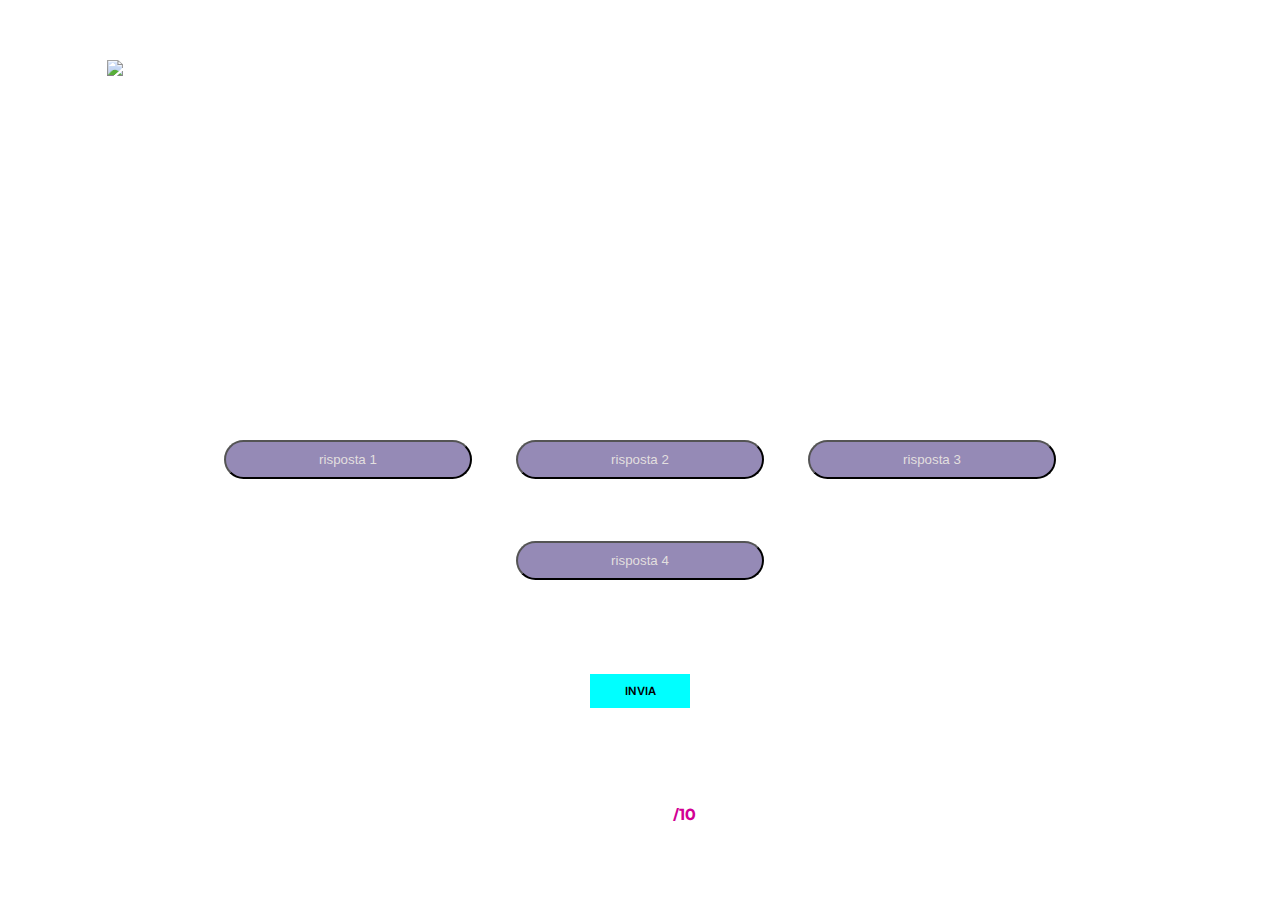
==== Benchmark.html @ 10ac01b8 "changes by tony" ====
<!doctype html>
<html lang="it">
  <head>
    <meta charset="UTF-8" />
    <meta name="viewport" content="width=device-width, initial-scale=1.0" />
    <title>Benchmark</title>
    <link rel="stylesheet" href="./assets/css/reset.css" />
    <link rel="preconnect" href="https://fonts.googleapis.com" />
    <link rel="preconnect" href="https://fonts.gstatic.com" crossorigin />
    <link
      href="https://fonts.googleapis.com/css2?family=Inter:ital,opsz,wght@0,14..32,100..900;1,14..32,100..900&family=Roboto:ital,wght@0,100;0,300;0,400;0,500;0,700;0,900;1,100;1,300;1,400;1,500;1,700;1,900&display=swap"
      rel="stylesheet"
    />
    <link rel="preconnect" href="https://fonts.googleapis.com" />
    <link rel="preconnect" href="https://fonts.gstatic.com" crossorigin />
    <link href="https://fonts.googleapis.com/css2?family=Outfit:wght@100..900&display=swap" rel="stylesheet" />
    <link rel="stylesheet" href="./assets/css/General.css" />
    <link rel="stylesheet" href="./assets/css/Benchmark.css" />
  </head>
  <body>
    ciao ciao
    <header>
      <img src="./assets/img/epicode_logo.png" alt="epicode_logo" class="logo" />
    </header>
    <div class="page-block">
      <main>
        <h1>How can i create a <span class="title">checkbox in HTML</span>?</h1>
        <div class="btnContainer">
          <input type="button" value="risposta 1" class="choiceBtn" />
          <input type="button" value="risposta 2" class="choiceBtn" />
          <input type="button" value="risposta 3" class="choiceBtn" />
          <input type="button" value="risposta 4" class="choiceBtn" />
        </div>
      </main>
      <footer>
        <a href="./Results.html"><button class="sendBtn">INVIA</button></a>
        <p>QUESTION 1<span class="purple">/10</span></p>
        <script src="./js/Benchmark.js"></script>
      </footer>
    </div>
  </body>
</html>
---- assets/css/General.css ----
/* GENERAL */

* {
  box-sizing: border-box;
}

/* BODY */

body {
  background-image: url(../images/bg.jpg);
  background-size: cover;
  margin-inline: 5rem;
  background-repeat: no-repeat;
}

/* LOGO DA SISTEMARE */

.logo {
  width: 170px;
  margin-top: 3rem;
  margin-left: 1.7rem;
  margin-bottom: 2rem;
}

/* SPAN */

span {
  font-weight: 900;
  font-size: 60px;
}

/* PAGE BLOCK STRUCTURE */

.page-block {
  padding: 4rem 4rem 4rem 4rem;
  font-family: "Outfit", sans-serif;
  font-optical-sizing: auto;
  font-weight: lighter;
  font-style: normal;
  color: white;
  /* text-align: center; */
}

button {
  font-family: "Inter", sans-serif;
  font-optical-sizing: auto;
  font-weight: 600;
  font-style: normal;
  font-size: 20px;
  width: 30%;
  line-height: 55px;
  border: none;
  cursor: pointer;
}

/* - Bottone iniziale in welcome e finale di submit :*/
.blueBtn {
  color: #0b113b;
  background-color: #00ffff;
  margin-bottom: 20px;
}

.blueBtn:hover {
  -webkit-box-shadow: 0px 0px 20px 0px rgba(0, 255, 255, 0.73);
  -moz-box-shadow: 0px 0px 20px 0px rgba(0, 255, 255, 0.73);
  box-shadow: 0px 0px 20px 0px rgba(0, 255, 255, 0.73);
  transform: scale(1.1);
}

.sendBtn {
  font-size: 0.7rem;
  width: 10%;
  line-height: 2rem;
  color: #0b113b;
  background-color: #00ffff;
}

/*
- Bottone delle 4 risposte:  */

.choiceBtn {
  width: 25%;

  background: rgba(39, 17, 106, 0.489);
  border-radius: 30px;
  position: relative;
  text-align: center;
  padding: 2px;
  box-sizing: border-box;
  margin-inline: 20px;
  color: rgb(226, 223, 223);
  padding-top: 10px;
  padding-bottom: 10px;
  margin-bottom: 30px;
}

.choiceBtn::before {
  border-radius: 30px;
  content: "";
  background-image: linear-gradient(to bottom, #ffffff90 5%, #2f376d3e 85%);
  top: -3px;
  left: -3px;
  bottom: -3px;
  right: -3px;
  position: absolute;
  z-index: -1;
}

.choiceBtn:hover {
  background: linear-gradient(to bottom, #c7008f 30%, #8f007a 70%);
  transform: scale(1.1);
}

.rateUsBtn {
  border-color: white;
  color: white;
  background-color: transparent;
  line-height: 50px;
  width: 150px;
  font-family: "Inter", sans-serif;
  font-optical-sizing: auto;
  font-weight: 600;
  font-style: normal;
  box-shadow: 0px 0px 39px -6px #00ffff(0, 0, 0, 0.75);
}
---- assets/css/Benchmark.css ----
* {
  box-sizing: border-box;
  color: white;
}

body {
  font-family: "inter";
  font-optical-sizing: auto;
  font-weight: lighter;
  font-style: normal;
  color: white;
  background-image: url(../img/bg.jpg);
  background-size: cover;
  background-repeat: no-repeat;
  margin-inline: 5rem;
}

header {
  margin-inline: auto;
}

.logo {
  width: 10%;
  margin-bottom: 4rem;
  margin-top: 2rem;
}

main {
  line-height: 1.5;
  text-align: center;
  margin-top: 4rem;
}

h1 {
  font-family: "Outfit";
  font-size: 60px;
  margin-bottom: 1rem;
  line-height: 1;
}

.title {
  font-size: 60px;
  padding: 10px;
  font-weight: 700;
}

div .choiceBtn {
  margin-top: 2rem;
}

/* .choiceBtn {
        width: 25%;
        background: rgba(39, 17, 106, 0.489);
        border-radius: 30px;
        position: relative;
        text-align: center;
        box-sizing: border-box;
        margin-inline: 20px;
        color: rgb(226, 223, 223);
        padding-top: 1rem;
        padding-bottom: 1rem;
}

.choiceBtn::before {
        border-radius: 30px;
        content: "";
        background-image: linear-gradient(to bottom, #ffffff90 5%, #2f376d3e 85%);
        top: -3px;
        left: -3px;
        bottom: -3px;
        right: -3px;
        position: absolute;
        z-index: -1;
}

.choiceBtn:hover {
        background: linear-gradient(to bottom, #c7008f 30%, #8f007a 70%);
        transform: scale(1.1);
} */

.purple {
  color: #d20094;
  font-weight: bold;
  font-size: 16px;
  margin-top: 2.5rem;
}

.sendBtn {
  color: black;
  margin-bottom: 2rem;
}

footer {
  margin-top: 4rem;
  text-align: center;
}

footer p {
  text-align: center;
  margin-top: 4rem;
}
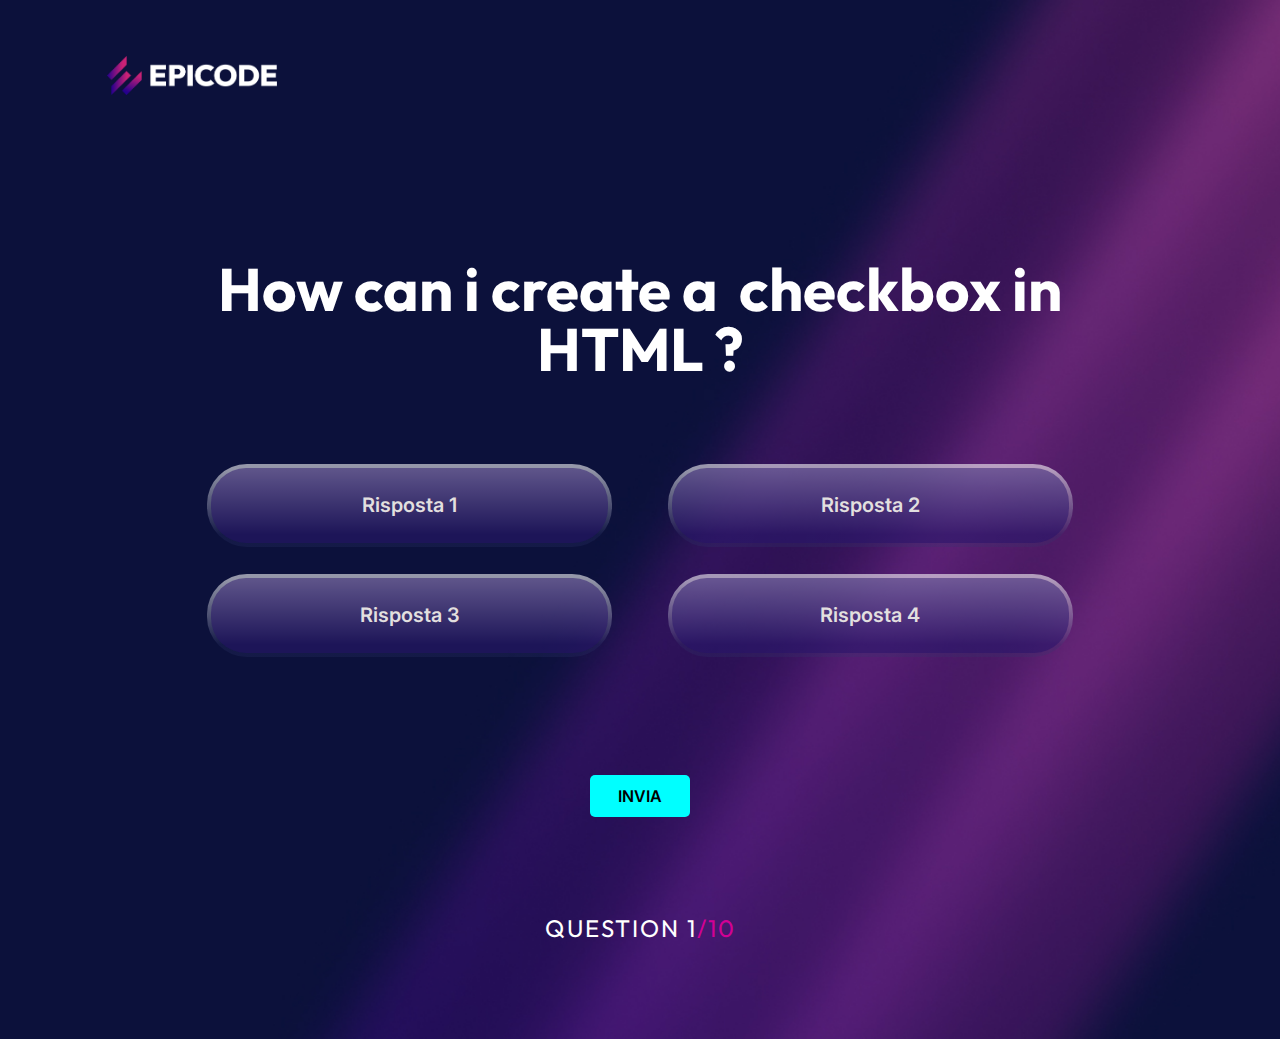
==== commit 39845dbc: "stile aggiornato" ====
--- a/Benchmark.html
+++ b/Benchmark.html
@@ -1,4 +1,4 @@
-<!doctype html>
+<!DOCTYPE html>
 <html lang="it">
   <head>
     <meta charset="UTF-8" />
@@ -13,27 +13,44 @@
     />
     <link rel="preconnect" href="https://fonts.googleapis.com" />
     <link rel="preconnect" href="https://fonts.gstatic.com" crossorigin />
-    <link href="https://fonts.googleapis.com/css2?family=Outfit:wght@100..900&display=swap" rel="stylesheet" />
+    <link
+      href="https://fonts.googleapis.com/css2?family=Outfit:wght@100..900&display=swap"
+      rel="stylesheet"
+    />
     <link rel="stylesheet" href="./assets/css/General.css" />
     <link rel="stylesheet" href="./assets/css/Benchmark.css" />
   </head>
   <body>
-    ciao ciao
     <header>
-      <img src="./assets/img/epicode_logo.png" alt="epicode_logo" class="logo" />
+      <img
+        src="./assets/images/epicode_logo.png"
+        alt="epicode_logo"
+        class="logo"
+      />
     </header>
     <div class="page-block">
       <main>
         <h1>How can i create a <span class="title">checkbox in HTML</span>?</h1>
         <div class="btnContainer">
-          <input type="button" value="risposta 1" class="choiceBtn" />
+          <div>
+            <button class="choiceBtn">Risposta 1</button>
+            <button class="choiceBtn">Risposta 2</button>
+          </div>
+          <div>
+            <button class="choiceBtn">Risposta 3</button>
+            <button class="choiceBtn">Risposta 4</button>
+          </div>
+
+          <!--           <input type="button" value="risposta 1" class="choiceBtn" />
           <input type="button" value="risposta 2" class="choiceBtn" />
           <input type="button" value="risposta 3" class="choiceBtn" />
-          <input type="button" value="risposta 4" class="choiceBtn" />
+          <input type="button" value="risposta 4" class="choiceBtn" /> -->
         </div>
       </main>
       <footer>
-        <a href="./Results.html"><button class="sendBtn">INVIA</button></a>
+        <a href="./Results.html"
+          ><button class="sendBtn blueBtn">INVIA</button></a
+        >
         <p>QUESTION 1<span class="purple">/10</span></p>
         <script src="./js/Benchmark.js"></script>
       </footer>
--- a/assets/css/General.css
+++ b/assets/css/General.css
@@ -68,40 +68,41 @@
 }
 
 .sendBtn {
-  font-size: 0.7rem;
+  font-size: 1rem;
   width: 10%;
-  line-height: 2rem;
+  line-height: 2.5rem;
   color: #0b113b;
   background-color: #00ffff;
+  border-radius: 5px;
 }
 
 /*
 - Bottone delle 4 risposte:  */
 
 .choiceBtn {
-  width: 25%;
-
+  width: 40%;
   background: rgba(39, 17, 106, 0.489);
-  border-radius: 30px;
+  border-radius: 35px;
   position: relative;
   text-align: center;
   padding: 2px;
   box-sizing: border-box;
-  margin-inline: 20px;
+  margin-inline: 30px;
   color: rgb(226, 223, 223);
   padding-top: 10px;
   padding-bottom: 10px;
-  margin-bottom: 30px;
+  margin-bottom: 10px;
+  margin-top: 25px;
 }
 
 .choiceBtn::before {
-  border-radius: 30px;
+  border-radius: 40px;
   content: "";
   background-image: linear-gradient(to bottom, #ffffff90 5%, #2f376d3e 85%);
-  top: -3px;
-  left: -3px;
-  bottom: -3px;
-  right: -3px;
+  top: -4px;
+  left: -4px;
+  bottom: -4px;
+  right: -4px;
   position: absolute;
   z-index: -1;
 }
--- a/assets/css/Benchmark.css
+++ b/assets/css/Benchmark.css
@@ -3,27 +3,27 @@
   color: white;
 }
 
-body {
+/* body {
   font-family: "inter";
   font-optical-sizing: auto;
   font-weight: lighter;
   font-style: normal;
   color: white;
-  background-image: url(../img/bg.jpg);
+  background-image: url(../images/bg.jpg);
   background-size: cover;
   background-repeat: no-repeat;
   margin-inline: 5rem;
-}
+} */
 
 header {
   margin-inline: auto;
 }
 
-.logo {
+/* .logo {
   width: 10%;
   margin-bottom: 4rem;
   margin-top: 2rem;
-}
+} */
 
 main {
   line-height: 1.5;
@@ -34,7 +34,7 @@
 h1 {
   font-family: "Outfit";
   font-size: 60px;
-  margin-bottom: 1rem;
+  margin-bottom: 4rem;
   line-height: 1;
 }
 
@@ -42,10 +42,6 @@
   font-size: 60px;
   padding: 10px;
   font-weight: 700;
-}
-
-div .choiceBtn {
-  margin-top: 2rem;
 }
 
 /* .choiceBtn {
@@ -81,8 +77,10 @@
 .purple {
   color: #d20094;
   font-weight: bold;
-  font-size: 16px;
+  font-size: 1.5rem;
   margin-top: 2.5rem;
+  font-weight: 400;
+  letter-spacing: 2px;
 }
 
 .sendBtn {
@@ -91,11 +89,14 @@
 }
 
 footer {
-  margin-top: 4rem;
+  margin-top: 7rem;
   text-align: center;
 }
 
 footer p {
   text-align: center;
   margin-top: 4rem;
+  font-size: 1.5rem;
+  font-weight: 400;
+  letter-spacing: 2px;
 }
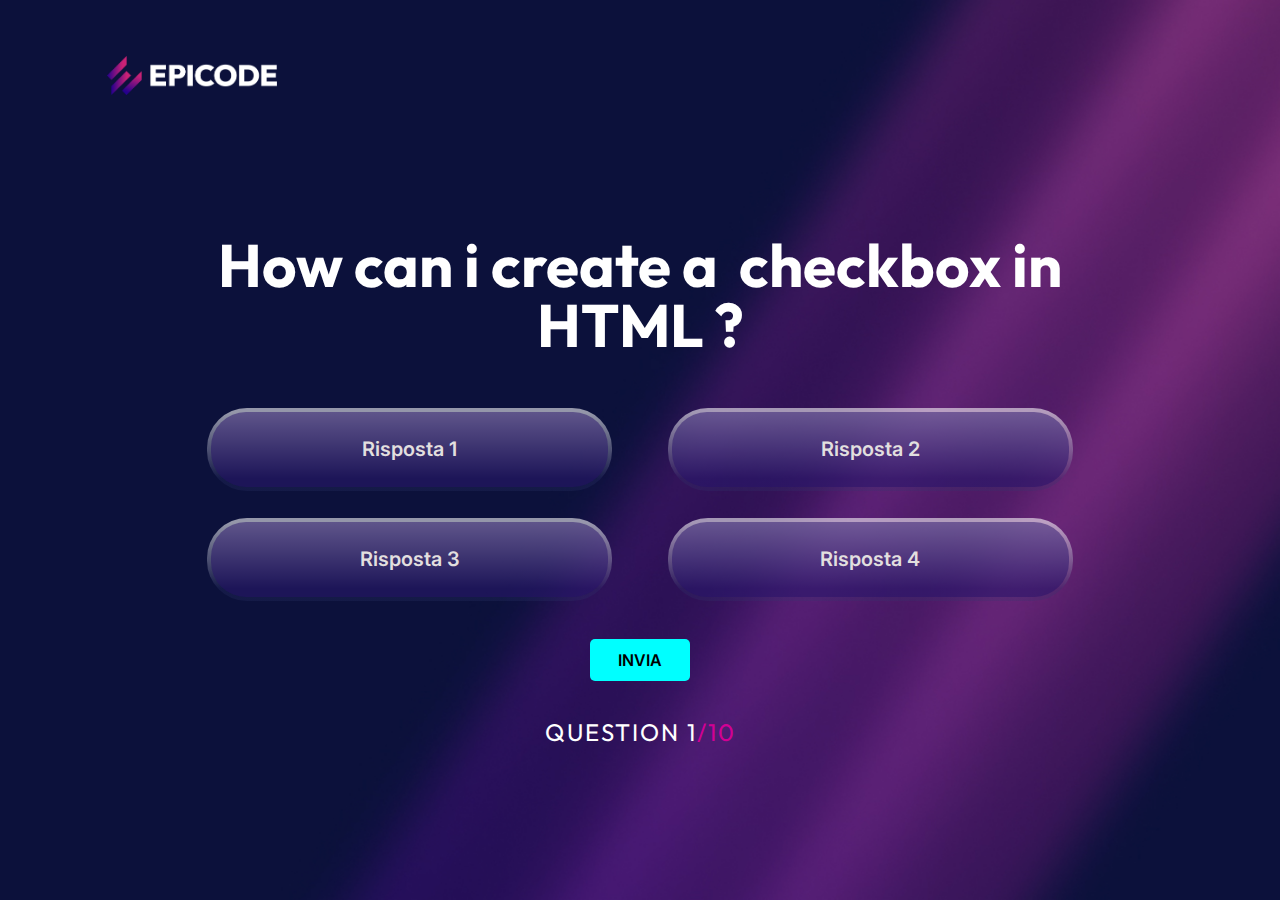
==== commit 90d145d1: "23/10 h: 14.13" ====
--- a/Benchmark.html
+++ b/Benchmark.html
@@ -49,7 +49,7 @@
       </main>
       <footer>
         <a href="./Results.html"
-          ><button class="sendBtn blueBtn">INVIA</button></a
+          ><button id="sendBtn" class="sendBtn blueBtn">INVIA</button></a
         >
         <p>QUESTION 1<span class="purple">/10</span></p>
         <script src="./js/Benchmark.js"></script>
--- a/assets/css/Benchmark.css
+++ b/assets/css/Benchmark.css
@@ -28,13 +28,12 @@
 main {
   line-height: 1.5;
   text-align: center;
-  margin-top: 4rem;
 }
 
 h1 {
   font-family: "Outfit";
   font-size: 60px;
-  margin-bottom: 4rem;
+  margin-bottom: 2rem;
   line-height: 1;
 }
 
@@ -78,25 +77,24 @@
   color: #d20094;
   font-weight: bold;
   font-size: 1.5rem;
-  margin-top: 2.5rem;
   font-weight: 400;
   letter-spacing: 2px;
 }
 
 .sendBtn {
   color: black;
-  margin-bottom: 2rem;
 }
 
 footer {
-  margin-top: 7rem;
   text-align: center;
+  margin-top: 2rem;
 }
 
 footer p {
   text-align: center;
-  margin-top: 4rem;
+  margin-top: 1rem;
   font-size: 1.5rem;
   font-weight: 400;
   letter-spacing: 2px;
 }
+
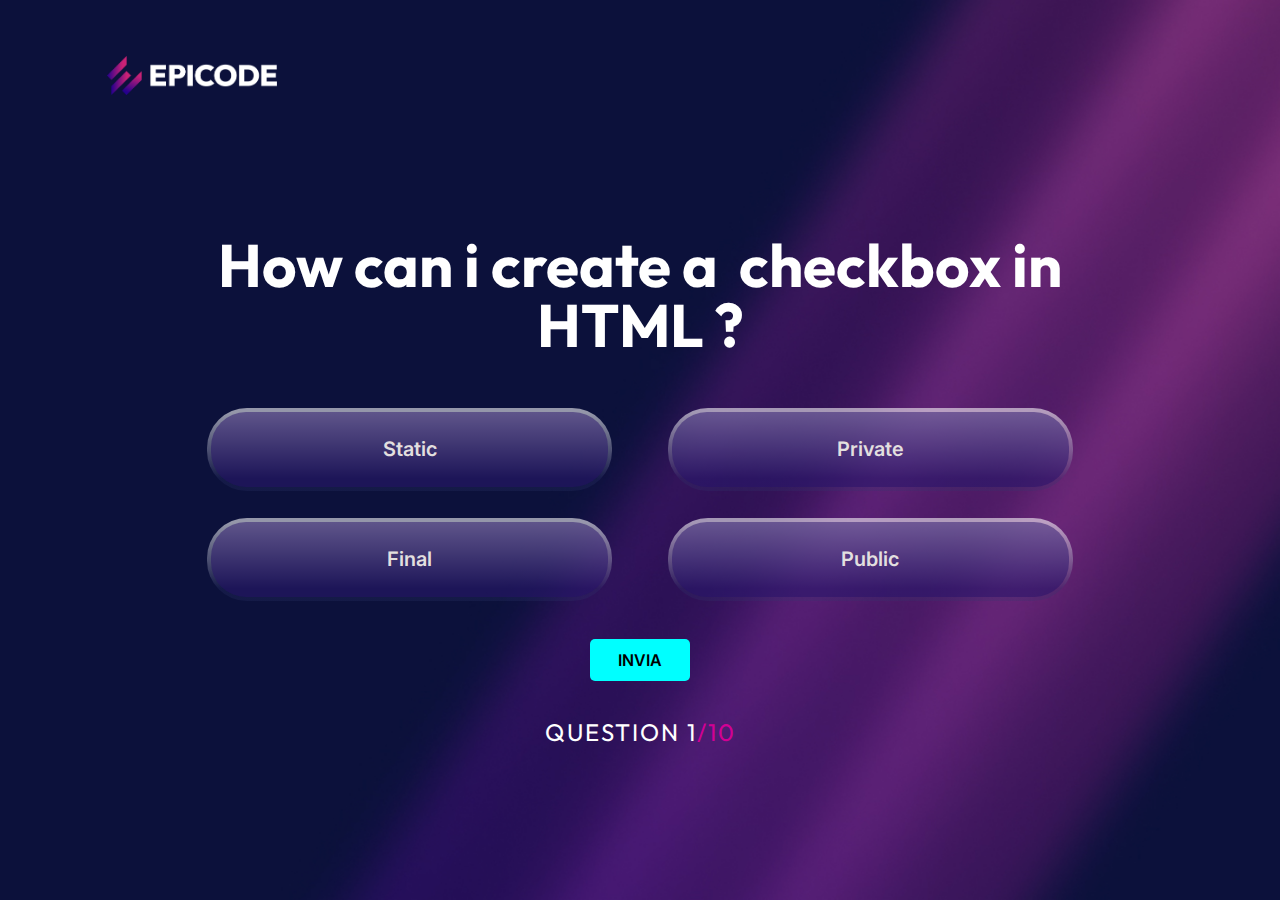
==== commit f9c9b858: "new update" ====
--- a/Benchmark.html
+++ b/Benchmark.html
@@ -32,11 +32,11 @@
       <main>
         <h1>How can i create a <span class="title">checkbox in HTML</span>?</h1>
         <div class="btnContainer">
-          <div>
+          <div class="rstRow">
             <button class="choiceBtn">Risposta 1</button>
             <button class="choiceBtn">Risposta 2</button>
           </div>
-          <div>
+          <div class="nthRow">
             <button class="choiceBtn">Risposta 3</button>
             <button class="choiceBtn">Risposta 4</button>
           </div>
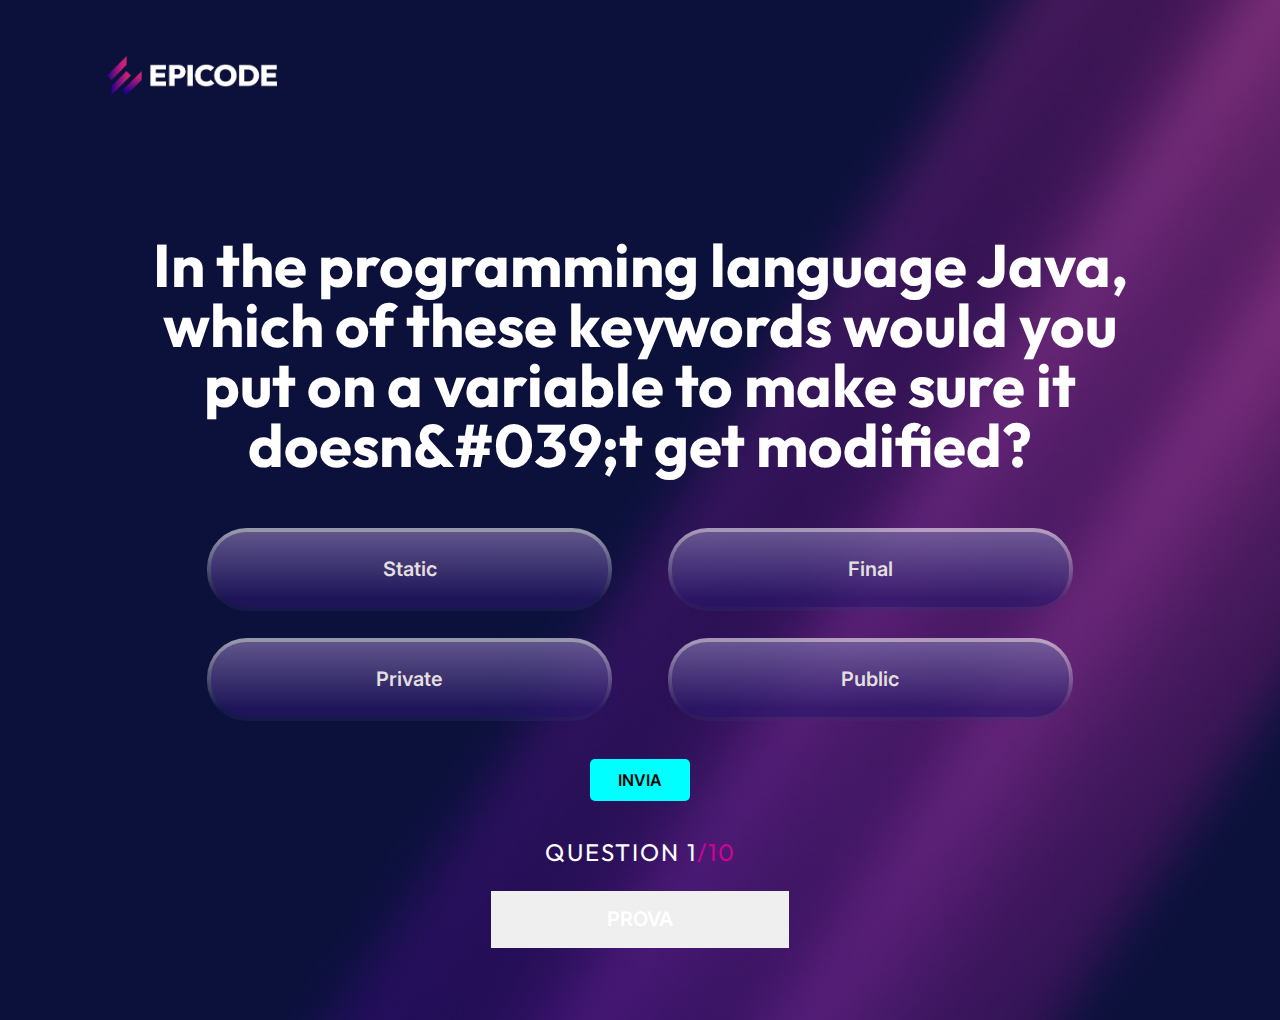
==== commit 638f27b7: "commit on Benchmark 24-10 01:52" ====
--- a/Benchmark.html
+++ b/Benchmark.html
@@ -1,4 +1,4 @@
-<!DOCTYPE html>
+<!doctype html>
 <html lang="it">
   <head>
     <meta charset="UTF-8" />
@@ -13,30 +13,23 @@
     />
     <link rel="preconnect" href="https://fonts.googleapis.com" />
     <link rel="preconnect" href="https://fonts.gstatic.com" crossorigin />
-    <link
-      href="https://fonts.googleapis.com/css2?family=Outfit:wght@100..900&display=swap"
-      rel="stylesheet"
-    />
+    <link href="https://fonts.googleapis.com/css2?family=Outfit:wght@100..900&display=swap" rel="stylesheet" />
     <link rel="stylesheet" href="./assets/css/General.css" />
     <link rel="stylesheet" href="./assets/css/Benchmark.css" />
   </head>
   <body>
     <header>
-      <img
-        src="./assets/images/epicode_logo.png"
-        alt="epicode_logo"
-        class="logo"
-      />
+      <img src="./assets/images/epicode_logo.png" alt="epicode_logo" class="logo" />
     </header>
     <div class="page-block">
       <main>
         <h1>How can i create a <span class="title">checkbox in HTML</span>?</h1>
         <div class="btnContainer">
-          <div class="rstRow">
+          <div class="firstRow">
             <button class="choiceBtn">Risposta 1</button>
             <button class="choiceBtn">Risposta 2</button>
           </div>
-          <div class="nthRow">
+          <div class="secondRow">
             <button class="choiceBtn">Risposta 3</button>
             <button class="choiceBtn">Risposta 4</button>
           </div>
@@ -48,10 +41,10 @@
         </div>
       </main>
       <footer>
-        <a href="./Results.html"
-          ><button id="sendBtn" class="sendBtn blueBtn">INVIA</button></a
-        >
+        <a href="./Results.html"><button id="sendBtn" class="sendBtn blueBtn">INVIA</button></a>
         <p>QUESTION 1<span class="purple">/10</span></p>
+        <button id="prova">PROVA</button>
+        <!-- BOTTONE DI PROVA DA MODIFICARE-->
         <script src="./js/Benchmark.js"></script>
       </footer>
     </div>
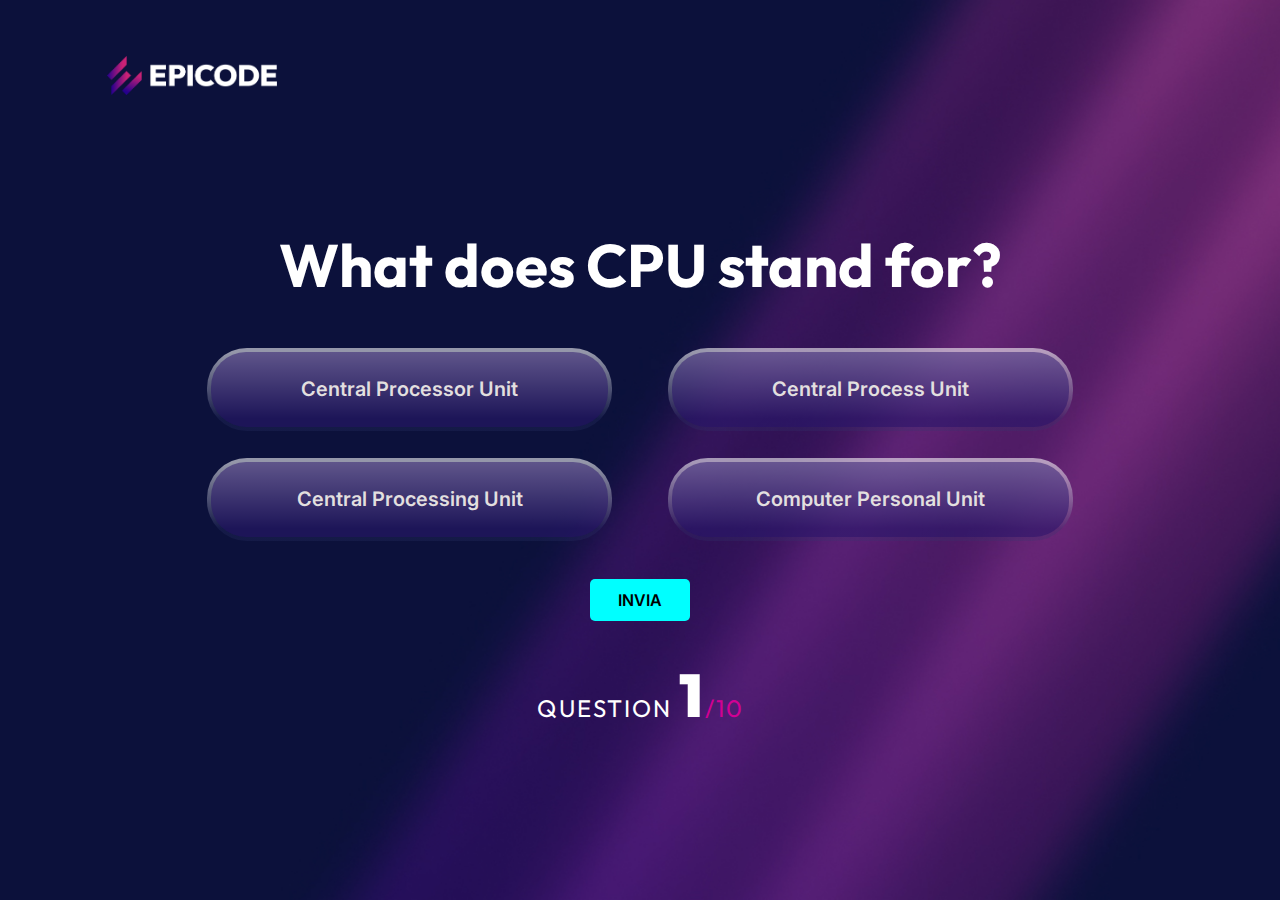
==== commit e7f98481: "Commit on benchmark 24-10 12:59" ====
--- a/Benchmark.html
+++ b/Benchmark.html
@@ -26,12 +26,12 @@
         <h1>How can i create a <span class="title">checkbox in HTML</span>?</h1>
         <div class="btnContainer">
           <div class="firstRow">
-            <button class="choiceBtn">Risposta 1</button>
-            <button class="choiceBtn">Risposta 2</button>
+            <button class="choiceBtn" id="btn1">Risposta 1</button>
+            <button class="choiceBtn" id="btn2">Risposta 2</button>
           </div>
           <div class="secondRow">
-            <button class="choiceBtn">Risposta 3</button>
-            <button class="choiceBtn">Risposta 4</button>
+            <button class="choiceBtn" id="btn3">Risposta 3</button>
+            <button class="choiceBtn" id="btn4">Risposta 4</button>
           </div>
 
           <!--           <input type="button" value="risposta 1" class="choiceBtn" />
@@ -41,10 +41,11 @@
         </div>
       </main>
       <footer>
-        <a href="./Results.html"><button id="sendBtn" class="sendBtn blueBtn">INVIA</button></a>
-        <p>QUESTION 1<span class="purple">/10</span></p>
-        <button id="prova">PROVA</button>
-        <!-- BOTTONE DI PROVA DA MODIFICARE-->
+        <!-- <a href="./Results.html"> -->
+        <button id="sendBtn" class="sendBtn blueBtn">INVIA</button>
+        <!-- </a> -->
+        <p>QUESTION <span id="qNumber">1</span><span class="purple">/</span><span class="qTotal purple">0</span></p>
+
         <script src="./js/Benchmark.js"></script>
       </footer>
     </div>
--- a/assets/css/Benchmark.css
+++ b/assets/css/Benchmark.css
@@ -85,6 +85,10 @@
   color: black;
 }
 
+.selected {
+  background: linear-gradient(to bottom, #c7008f 30%, #8f007a 70%);
+}
+
 footer {
   text-align: center;
   margin-top: 2rem;
@@ -97,4 +101,3 @@
   font-weight: 400;
   letter-spacing: 2px;
 }
-
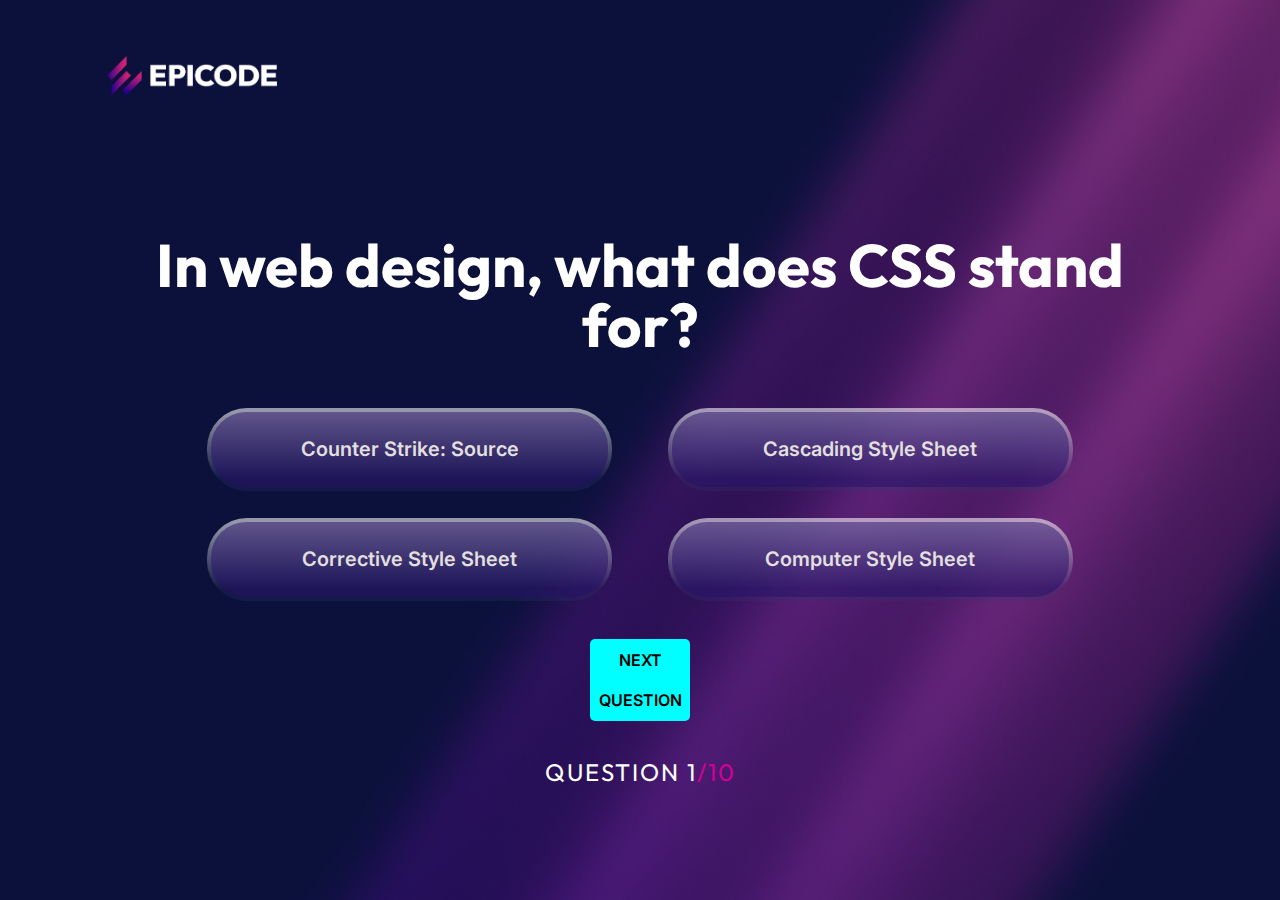
==== commit ce8253cb: "Commit 24-10 15:54" ====
--- a/Benchmark.html
+++ b/Benchmark.html
@@ -42,7 +42,7 @@
       </main>
       <footer>
         <!-- <a href="./Results.html"> -->
-        <button id="sendBtn" class="sendBtn blueBtn">INVIA</button>
+        <a href="#"><button id="sendBtn" class="sendBtn blueBtn">NEXT QUESTION</button></a>
         <!-- </a> -->
         <p>QUESTION <span id="qNumber">1</span><span class="purple">/</span><span class="qTotal purple">0</span></p>
 
--- a/assets/css/Benchmark.css
+++ b/assets/css/Benchmark.css
@@ -81,6 +81,14 @@
   letter-spacing: 2px;
 }
 
+#qNumber {
+  color: white;
+  font-weight: bold;
+  font-size: 1.5rem;
+  font-weight: 400;
+  letter-spacing: 2px;
+}
+
 .sendBtn {
   color: black;
 }
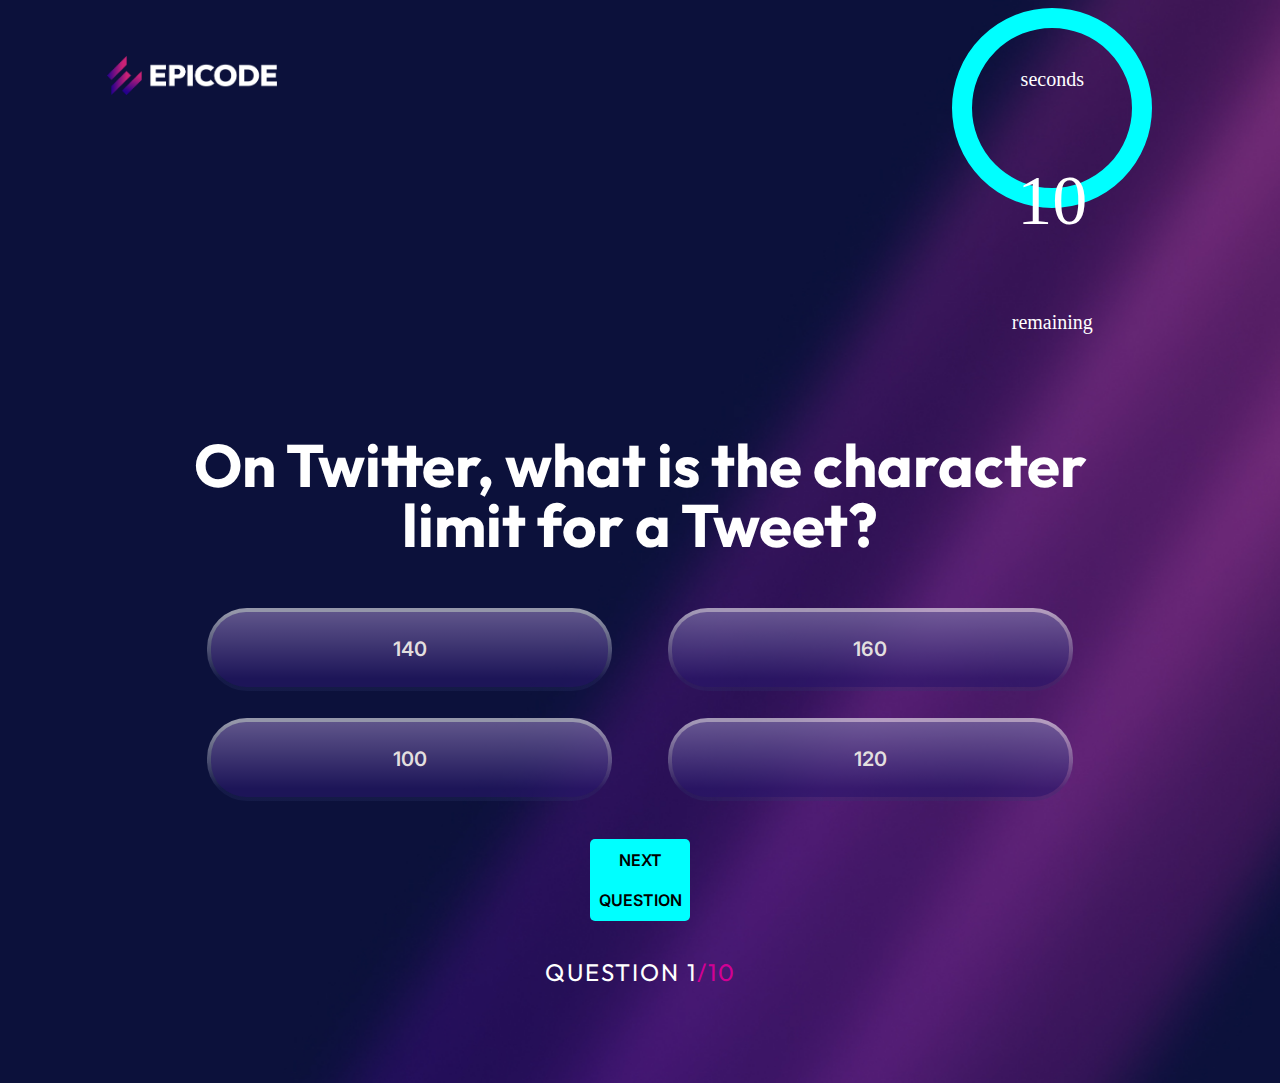
==== commit 8c95d2c2: "commit 24-10 20:46" ====
--- a/Benchmark.html
+++ b/Benchmark.html
@@ -19,8 +19,21 @@
   </head>
   <body>
     <header>
-      <img src="./assets/images/epicode_logo.png" alt="epicode_logo" class="logo" />
+      <img src="./assets/images/epicode_logo.png" alt="epicode_logo" class="logo inline" />
+      <div class="timer inline">
+        <svg width="200" height="200">
+          <circle cx="100" cy="100" r="90" class="circle-bg" />
+
+          <circle cx="100" cy="100" r="90" class="circle" />
+        </svg>
+
+        <div id="seconds">
+          <p class="small">seconds</p>
+          <p class="small">remaining</p>
+        </div>
+      </div>
     </header>
+
     <div class="page-block">
       <main>
         <h1>How can i create a <span class="title">checkbox in HTML</span>?</h1>
--- a/assets/css/General.css
+++ b/assets/css/General.css
@@ -113,14 +113,22 @@
 }
 
 .rateUsBtn {
-  border-color: white;
+  margin-top: 8rem;
+  border: 2px solid white;
   color: white;
   background-color: transparent;
   line-height: 50px;
   width: 150px;
+  font-size: 1.2em;
   font-family: "Inter", sans-serif;
   font-optical-sizing: auto;
   font-weight: 600;
   font-style: normal;
+  cursor: pointer;
+  transition: background-color 0.3s;
   box-shadow: 0px 0px 39px -6px #00ffff(0, 0, 0, 0.75);
 }
+.rateUsBtn:hover {
+  background-color: white;
+  color: #0d1023;
+}
--- a/assets/css/Benchmark.css
+++ b/assets/css/Benchmark.css
@@ -3,27 +3,70 @@
   color: white;
 }
 
-/* body {
-  font-family: "inter";
-  font-optical-sizing: auto;
-  font-weight: lighter;
-  font-style: normal;
-  color: white;
-  background-image: url(../images/bg.jpg);
-  background-size: cover;
-  background-repeat: no-repeat;
-  margin-inline: 5rem;
-} */
+/* HEADER  */
 
 header {
   margin-inline: auto;
 }
 
-/* .logo {
-  width: 10%;
-  margin-bottom: 4rem;
-  margin-top: 2rem;
+.inline {
+  display: inline-block;
+}
+
+/* body {
+  height: 100px;
+  width: 100px;
+  font-family: Arial, sans-serif;
+  background-color: purple;
 } */
+
+.timer {
+  position: absolute;
+  right: 8rem;
+  bottom: 43rem;
+}
+
+.count-down {
+  font-size: 70px;
+  color: white;
+}
+
+.circle {
+  fill: none;
+  stroke: #e9e9e9;
+  stroke-width: 20;
+  text-align: center;
+  stroke-dasharray: 565;
+  stroke-dashoffset: 0;
+  transition: stroke-dashoffset 1s linear;
+}
+
+.circle-bg {
+  fill: none;
+  stroke: #00ffff;
+  stroke-width: 20;
+}
+
+#seconds {
+  position: absolute;
+  top: 2.5rem;
+  bottom: 2rem;
+  right: 3.7rem;
+  font-size: 16px;
+  color: #ffffff;
+  text-align: center;
+  width: auto;
+}
+
+.small {
+  font-size: 20px;
+}
+
+/* MAIN  */
+
+.page-block {
+  margin-top: 200px;
+}
 
 main {
   line-height: 1.5;
@@ -42,36 +85,6 @@
   padding: 10px;
   font-weight: 700;
 }
-
-/* .choiceBtn {
-        width: 25%;
-        background: rgba(39, 17, 106, 0.489);
-        border-radius: 30px;
-        position: relative;
-        text-align: center;
-        box-sizing: border-box;
-        margin-inline: 20px;
-        color: rgb(226, 223, 223);
-        padding-top: 1rem;
-        padding-bottom: 1rem;
-}
-
-.choiceBtn::before {
-        border-radius: 30px;
-        content: "";
-        background-image: linear-gradient(to bottom, #ffffff90 5%, #2f376d3e 85%);
-        top: -3px;
-        left: -3px;
-        bottom: -3px;
-        right: -3px;
-        position: absolute;
-        z-index: -1;
-}
-
-.choiceBtn:hover {
-        background: linear-gradient(to bottom, #c7008f 30%, #8f007a 70%);
-        transform: scale(1.1);
-} */
 
 .purple {
   color: #d20094;
